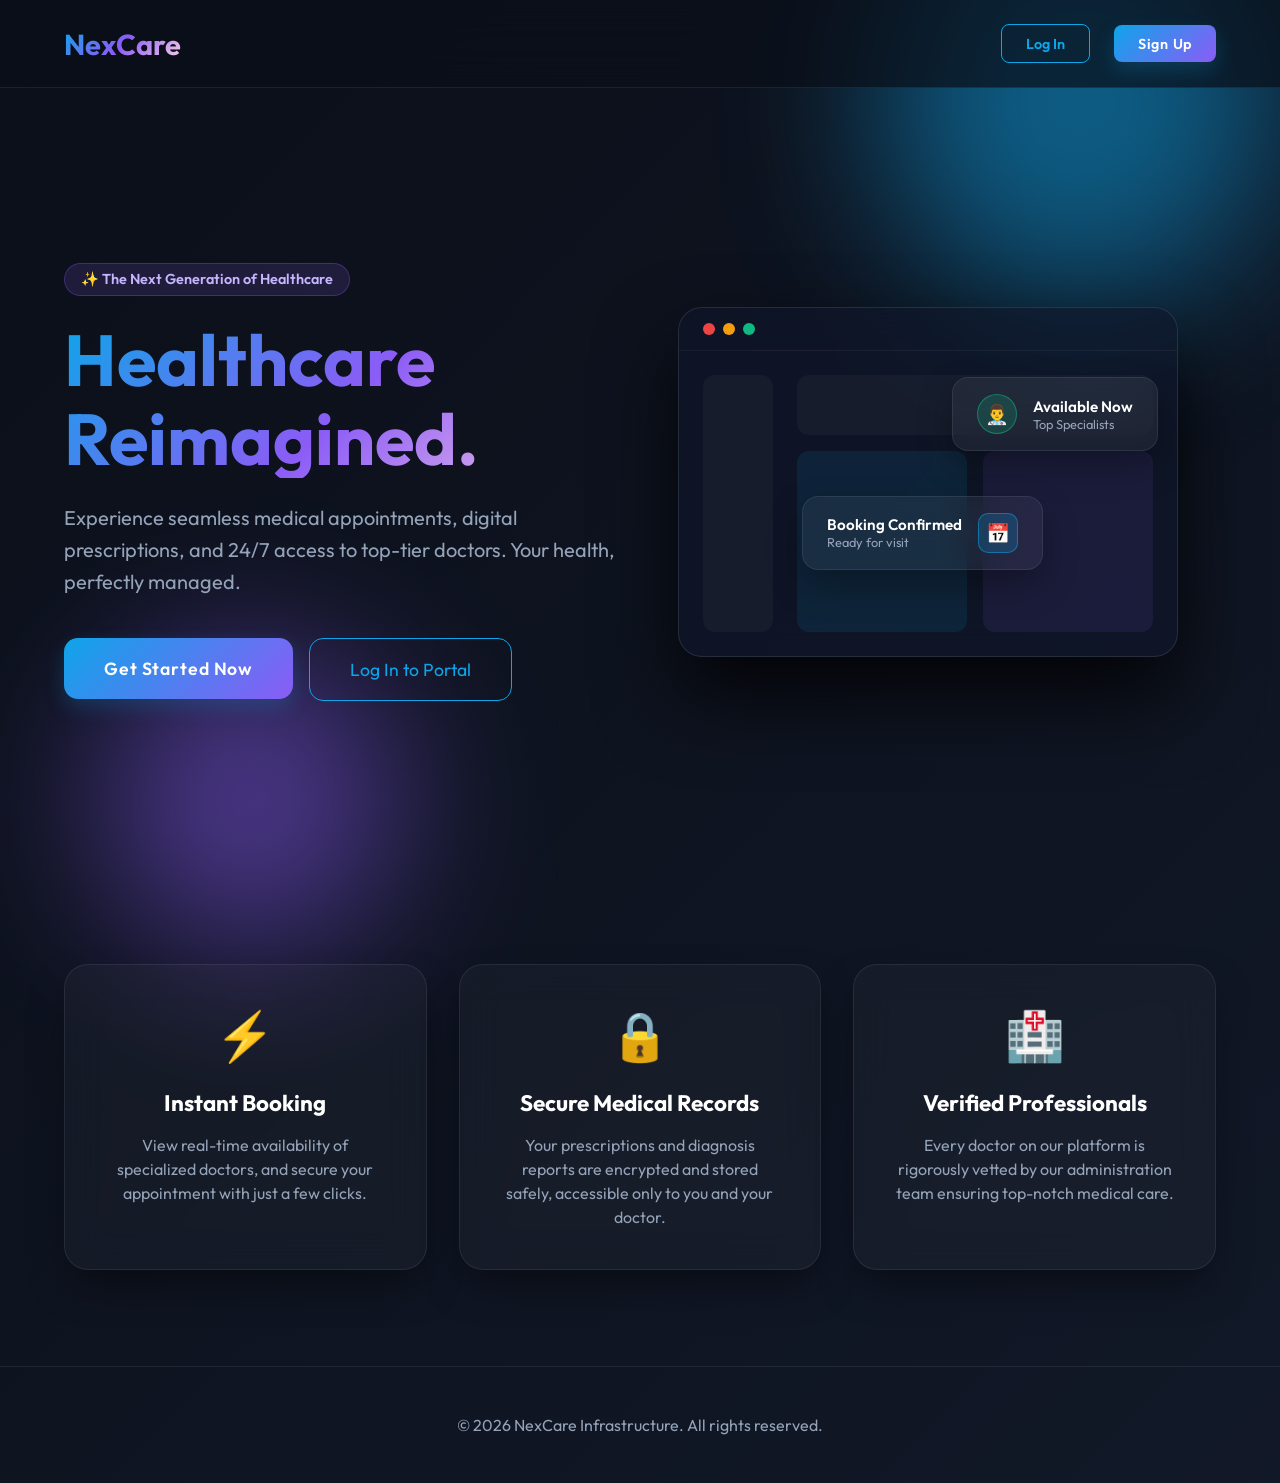
==== healthcare-frontend/index.html @ 75c50b49 "Updated landing page" ====
<!DOCTYPE html>
<html lang="en">

<head>
    <meta charset="UTF-8">
    <meta name="viewport" content="width=device-width, initial-scale=1.0">
    <title>NexCare - Future of Healthcare</title>
    <link rel="stylesheet" href="css/styles.css">
    <style>
        /* Specific Landing Page Styles */
        body {
            overflow-x: hidden;
        }

        .navbar {
            display: flex;
            justify-content: space-between;
            align-items: center;
            padding: 1.5rem 4rem;
            position: fixed;
            top: 0;
            width: 100%;
            z-index: 100;
            background: rgba(11, 15, 25, 0.7);
            backdrop-filter: blur(20px);
            border-bottom: 1px solid var(--glass-border);
        }

        .navbar .brand {
            margin: 0;
            font-size: 1.8rem;
        }

        .nav-links {
            display: flex;
            gap: 1.5rem;
            align-items: center;
        }

        .hero-section {
            min-height: 100vh;
            display: flex;
            align-items: center;
            justify-content: space-between;
            padding: 8rem 4rem 4rem 4rem;
            position: relative;
        }

        .hero-content {
            flex: 1;
            max-width: 600px;
            z-index: 2;
            animation: slideInRight 1s cubic-bezier(0.16, 1, 0.3, 1) forwards;
        }

        .hero-content h1 {
            font-size: 4.5rem;
            font-weight: 700;
            line-height: 1.1;
            margin-bottom: 1.5rem;
            background: linear-gradient(135deg, #0ea5e9, #8b5cf6, #fbcfe8);
            -webkit-background-clip: text;
            -webkit-text-fill-color: transparent;
        }

        .hero-content p {
            font-size: 1.25rem;
            color: var(--text-muted);
            margin-bottom: 2.5rem;
            line-height: 1.6;
        }

        .hero-buttons {
            display: flex;
            gap: 1rem;
        }

        .hero-graphic {
            flex: 1;
            position: relative;
            display: flex;
            justify-content: center;
            align-items: center;
            z-index: 1;
        }

        /* Abstract glowing spheres for visual wow factor */
        .glow-sphere {
            position: absolute;
            border-radius: 50%;
            filter: blur(80px);
            opacity: 0.5;
            animation: float 8s ease-in-out infinite;
        }

        .sphere-1 {
            width: 400px;
            height: 400px;
            background: var(--primary-color);
            top: -100px;
            right: 0;
            animation-delay: 0s;
        }

        .sphere-2 {
            width: 300px;
            height: 300px;
            background: var(--accent-color);
            bottom: -50px;
            left: 100px;
            animation-delay: 2s;
        }

        .features-grid {
            display: grid;
            grid-template-columns: repeat(auto-fit, minmax(280px, 1fr));
            gap: 2rem;
            padding: 4rem;
            position: relative;
            z-index: 2;
        }

        .feature-card {
            padding: 2.5rem;
            text-align: center;
            transition: all 0.4s ease;
        }

        .feature-card:hover {
            transform: translateY(-10px);
            box-shadow: 0 25px 50px rgba(14, 165, 233, 0.2);
            border-color: rgba(14, 165, 233, 0.4);
        }

        .feature-icon {
            font-size: 3rem;
            margin-bottom: 1.5rem;
        }

        .feature-card h3 {
            font-size: 1.4rem;
            margin-bottom: 1rem;
            color: #fff;
        }

        .feature-card p {
            color: var(--text-muted);
            line-height: 1.5;
        }

        /* Ambient floating elements */
        .floating-card {
            position: absolute;
            background: rgba(255, 255, 255, 0.05);
            backdrop-filter: blur(15px);
            border: 1px solid var(--glass-border);
            padding: 1rem 1.5rem;
            border-radius: 16px;
            display: flex;
            align-items: center;
            gap: 1rem;
            box-shadow: 0 15px 35px rgba(0, 0, 0, 0.3);
            animation: float 6s ease-in-out infinite;
            z-index: 10;
        }

        .fc-1 {
            top: 20%;
            right: 10%;
            animation-delay: 0s;
        }

        .fc-2 {
            bottom: 25%;
            right: 30%;
            animation-delay: 1.5s;
            flex-direction: row-reverse;
        }

        .fc-3 {
            top: 40%;
            right: -5%;
            animation-delay: 3s;
        }

        @media (max-width: 968px) {
            .hero-section {
                flex-direction: column;
                text-align: center;
                padding: 8rem 2rem 4rem 2rem;
            }

            .hero-content h1 {
                font-size: 3.5rem;
            }

            .hero-buttons {
                justify-content: center;
            }

            .navbar {
                padding: 1.5rem 2rem;
            }

            .hero-graphic {
                display: none;
            }
        }
    </style>
</head>

<body>

    <!-- Navbar -->
    <nav class="navbar">
        <div class="brand">NexCare</div>
        <div class="nav-links">
            <a href="pages/login.html" class="btn-outline btn-small"
                style="padding: 0.6rem 1.5rem; text-decoration: none;">Log In</a>
            <a href="pages/register.html" class="btn-primary btn-small"
                style="padding: 0.6rem 1.5rem; text-decoration: none; margin-top: 0; width: auto;">Sign Up</a>
        </div>
    </nav>

    <!-- Hero Section -->
    <section class="hero-section">

        <div class="glow-sphere sphere-1"></div>
        <div class="glow-sphere sphere-2"></div>

        <div class="hero-content">
            <div
                style="display: inline-block; padding: 0.4rem 1rem; background: rgba(139, 92, 246, 0.15); border: 1px solid rgba(139, 92, 246, 0.3); border-radius: 20px; color: #c4b5fd; font-weight: 600; font-size: 0.9rem; margin-bottom: 1.5rem;">
                ✨ The Next Generation of Healthcare
            </div>
            <h1>Healthcare<br>Reimagined.</h1>
            <p>Experience seamless medical appointments, digital prescriptions, and 24/7 access to top-tier doctors.
                Your health, perfectly managed.</p>
            <div class="hero-buttons">
                <a href="pages/register.html" style="text-decoration:none;"><button class="btn-primary"
                        style="margin-top: 0; padding: 1.2rem 2.5rem; font-size: 1.1rem;">Get Started Now</button></a>
                <a href="pages/login.html" style="text-decoration:none;"><button class="btn-outline"
                        style="margin-top: 0; padding: 1.2rem 2.5rem; font-size: 1.1rem; border-radius: 14px;">Log In to
                        Portal</button></a>
            </div>
        </div>

        <div class="hero-graphic">
            <!-- Simulated Dashboard UI Graphic -->
            <div class="glass-container"
                style="width: 100%; max-width: 500px; height: 350px; position: relative; z-index: 5; background: rgba(15, 23, 42, 0.6); border: 1px solid rgba(255,255,255,0.1); display: flex; flex-direction: column; overflow: hidden; box-shadow: 0 40px 80px rgba(0,0,0,0.8);">
                <!-- Header -->
                <div
                    style="height: 50px; border-bottom: 1px solid rgba(255,255,255,0.05); display: flex; justify-content: flex-start; align-items: center; padding: 0 1.5rem;">
                    <div style="display: flex; gap: 8px;">
                        <div style="width: 12px; height: 12px; border-radius: 50%; background: #ef4444;"></div>
                        <div style="width: 12px; height: 12px; border-radius: 50%; background: #f59e0b;"></div>
                        <div style="width: 12px; height: 12px; border-radius: 50%; background: #10b981;"></div>
                    </div>
                </div>
                <!-- Body -->
                <div style="padding: 1.5rem; display: flex; gap: 1.5rem; height: 100%;">
                    <!-- Sidebar mock -->
                    <div style="width: 70px; background: rgba(255,255,255,0.03); border-radius: 12px; height: 100%;">
                    </div>
                    <!-- Content mock -->
                    <div style="flex: 1; display: flex; flex-direction: column; gap: 1rem;">
                        <div style="height: 60px; background: rgba(255,255,255,0.03); border-radius: 12px;"></div>
                        <div style="display: flex; gap: 1rem; flex: 1;">
                            <div style="flex: 1; background: rgba(14, 165, 233, 0.1); border-radius: 12px;"></div>
                            <div style="flex: 1; background: rgba(139, 92, 246, 0.1); border-radius: 12px;"></div>
                        </div>
                    </div>
                </div>
            </div>

            <!-- Floating UI Elements -->
            <div class="floating-card fc-1">
                <div
                    style="width: 40px; height: 40px; border-radius: 50%; background: rgba(16, 185, 129, 0.2); border: 1px solid rgba(16, 185, 129, 0.5); display: flex; align-items: center; justify-content: center; font-size: 1.2rem;">
                    👨‍⚕️</div>
                <div>
                    <div style="font-weight: 600; font-size: 0.95rem; color: #fff;">Available Now</div>
                    <div style="color: var(--text-muted); font-size: 0.8rem;">Top Specialists</div>
                </div>
            </div>

            <div class="floating-card fc-2">
                <div
                    style="width: 40px; height: 40px; border-radius: 10px; background: rgba(14, 165, 233, 0.2); border: 1px solid rgba(14, 165, 233, 0.5); display: flex; align-items: center; justify-content: center; font-size: 1.2rem;">
                    📅</div>
                <div>
                    <div style="font-weight: 600; font-size: 0.95rem; color: #fff;">Booking Confirmed</div>
                    <div style="color: var(--text-muted); font-size: 0.8rem;">Ready for visit</div>
                </div>
            </div>

        </div>
    </section>

    <!-- Features Section -->
    <section class="features-grid">
        <div class="feature-card glass-container">
            <div class="feature-icon">⚡</div>
            <h3>Instant Booking</h3>
            <p>View real-time availability of specialized doctors, and secure your appointment with just a few clicks.
            </p>
        </div>
        <div class="feature-card glass-container">
            <div class="feature-icon">🔒</div>
            <h3>Secure Medical Records</h3>
            <p>Your prescriptions and diagnosis reports are encrypted and stored safely, accessible only to you and your
                doctor.</p>
        </div>
        <div class="feature-card glass-container">
            <div class="feature-icon">🏥</div>
            <h3>Verified Professionals</h3>
            <p>Every doctor on our platform is rigorously vetted by our administration team ensuring top-notch medical
                care.</p>
        </div>
    </section>

    <!-- Footer -->
    <footer
        style="text-align: center; padding: 3rem; color: var(--text-muted); border-top: 1px solid var(--glass-border); margin-top: 2rem; position: relative; z-index: 2;">
        <p>© 2026 NexCare Infrastructure. All rights reserved.</p>
    </footer>

</body>

</html>
---- healthcare-frontend/css/styles.css ----
@import url('https://fonts.googleapis.com/css2?family=Outfit:wght@300;400;500;600;700&display=swap');

:root {
  --bg-gradient: linear-gradient(135deg, #0b0f19 0%, #111827 100%);
  --glass-bg: rgba(255, 255, 255, 0.03);
  --glass-border: rgba(255, 255, 255, 0.08);
  --glass-blur: blur(20px);
  --primary-color: #0ea5e9;
  --primary-hover: #0284c7;
  --accent-color: #8b5cf6;
  --text-main: #f8fafc;
  --text-muted: #94a3b8;
  --card-shadow: 0 20px 40px -10px rgba(0, 0, 0, 0.5);
  --input-bg: rgba(0, 0, 0, 0.25);
  --danger-color: #ef4444;
  --success-color: #10b981;
}

* {
  margin: 0;
  padding: 0;
  box-sizing: border-box;
  font-family: 'Outfit', sans-serif;
}

body {
  background: var(--bg-gradient);
  color: var(--text-main);
  min-height: 100vh;
  display: flex;
  flex-direction: column;
  overflow-x: hidden;
}

/* Animations */
@keyframes fadeIn {
  from { opacity: 0; transform: translateY(20px); }
  to { opacity: 1; transform: translateY(0); }
}

@keyframes slideInRight {
  from { opacity: 0; transform: translateX(30px); }
  to { opacity: 1; transform: translateX(0); }
}

@keyframes float {
  0% { transform: translateY(0px); }
  50% { transform: translateY(-15px); }
  100% { transform: translateY(0px); }
}

/* Glassmorphism Classes */
.glass-container {
  background: var(--glass-bg);
  backdrop-filter: var(--glass-blur);
  -webkit-backdrop-filter: var(--glass-blur);
  border: 1px solid var(--glass-border);
  border-radius: 24px;
  box-shadow: var(--card-shadow);
  animation: fadeIn 0.8s cubic-bezier(0.16, 1, 0.3, 1) forwards;
}

/* Auth Pages Split Layout */
.auth-wrapper {
  display: flex;
  min-height: 100vh;
  width: 100%;
}

.auth-graphic {
  flex: 1.2;
  position: relative;
  display: flex;
  align-items: center;
  justify-content: center;
  overflow: hidden;
  background-color: #030712;
}

.auth-graphic-img {
  position: absolute;
  top: 0;
  left: 0;
  width: 100%;
  height: 100%;
  object-fit: cover;
  opacity: 0.85;
}

.auth-graphic-overlay {
  position: absolute;
  top: 0;
  left: 0;
  width: 100%;
  height: 100%;
  background: linear-gradient(135deg, rgba(3, 7, 18, 0.4) 0%, rgba(14, 165, 233, 0.2) 100%);
  z-index: 1;
}

.auth-headline {
  position: relative;
  z-index: 2;
  text-align: center;
  padding: 3rem;
  background: rgba(3, 7, 18, 0.4);
  backdrop-filter: blur(10px);
  -webkit-backdrop-filter: blur(10px);
  border-radius: 30px;
  border: 1px solid rgba(255, 255, 255, 0.1);
  box-shadow: 0 15px 35px rgba(0,0,0,0.5);
  animation: float 6s ease-in-out infinite;
}

.auth-headline h1 {
  font-size: 3.5rem;
  font-weight: 700;
  background: linear-gradient(135deg, #0ea5e9, #8b5cf6, #fbcfe8);
  background-clip: text;
  -webkit-background-clip: text;
  -webkit-text-fill-color: transparent;
  line-height: 1.2;
  margin-bottom: 1rem;
}

.auth-headline p {
  color: var(--text-main);
  font-size: 1.2rem;
  font-weight: 300;
}

.auth-form-container {
  flex: 1;
  display: flex;
  flex-direction: column;
  justify-content: center;
  align-items: center;
  padding: 3rem;
  background: rgba(3, 7, 18, 0.6);
  backdrop-filter: blur(25px);
  position: relative;
}

/* Subtle glow behind the form */
.auth-form-container::before {
  content: '';
  position: absolute;
  width: 400px;
  height: 400px;
  background: var(--accent-color);
  border-radius: 50%;
  filter: blur(120px);
  opacity: 0.15;
  top: 50%;
  left: 50%;
  transform: translate(-50%, -50%);
  pointer-events: none;
}

.auth-card {
  width: 100%;
  max-width: 440px;
  padding: 3.5rem 3rem;
  display: flex;
  flex-direction: column;
  gap: 1.5rem;
  position: relative;
  z-index: 1;
  opacity: 0;
  animation: slideInRight 0.8s cubic-bezier(0.16, 1, 0.3, 1) 0.2s forwards;
}

.auth-card h2 {
  font-size: 2.2rem;
  font-weight: 600;
  margin-bottom: 0.2rem;
  color: #fff;
}

.subtitle {
  color: var(--text-muted);
  margin-bottom: 1.5rem;
  font-size: 1rem;
  line-height: 1.5;
}

/* Form Elements */
.input-group {
  display: flex;
  flex-direction: column;
  gap: 0.6rem;
  width: 100%;
}

.input-group label {
  font-size: 0.9rem;
  font-weight: 500;
  color: #cbd5e1;
  letter-spacing: 0.02em;
}

.input-group input,
.input-group select {
  width: 100%;
  padding: 1.1rem 1.2rem;
  border-radius: 14px;
  background: var(--input-bg);
  border: 1px solid var(--glass-border);
  color: var(--text-main);
  font-size: 1.05rem;
  transition: all 0.3s ease;
  outline: none;
  font-weight: 400;
}

.input-group input::placeholder {
  color: rgba(148, 163, 184, 0.5);
}

.input-group input:focus,
.input-group select:focus {
  border-color: rgba(14, 165, 233, 0.5);
  background: rgba(0, 0, 0, 0.4);
  box-shadow: 0 0 0 4px rgba(14, 165, 233, 0.15);
  transform: translateY(-2px);
}

.input-group input[type="date"],
.input-group input[type="time"] {
  color-scheme: dark;
}

.input-group input[type="date"]::-webkit-calendar-picker-indicator,
.input-group input[type="time"]::-webkit-calendar-picker-indicator {
  cursor: pointer;
  filter: invert(1);
  opacity: 0.6;
  transition: opacity 0.3s;
}

.input-group input[type="date"]::-webkit-calendar-picker-indicator:hover,
.input-group input[type="time"]::-webkit-calendar-picker-indicator:hover {
  opacity: 1;
}

.input-group select option {
  background: #0f172a;
  color: white;
}

.btn-primary {
  background: linear-gradient(135deg, var(--primary-color), var(--accent-color));
  color: white;
  border: none;
  padding: 1.1rem;
  border-radius: 14px;
  font-size: 1.15rem;
  font-weight: 600;
  cursor: pointer;
  transition: all 0.3s cubic-bezier(0.175, 0.885, 0.32, 1.275);
  width: 100%;
  margin-top: 1.5rem;
  letter-spacing: 0.05em;
  box-shadow: 0 8px 20px rgba(14, 165, 233, 0.2);
}

.btn-primary:hover {
  transform: translateY(-3px);
  box-shadow: 0 12px 25px rgba(14, 165, 233, 0.35);
}

.btn-primary:active {
  transform: translateY(1px);
}

/* Link Styles */
a {
  color: var(--primary-color);
  text-decoration: none;
  font-weight: 600;
  transition: all 0.3s ease;
}

a:hover {
  color: #38bdf8;
  text-shadow: 0 0 8px rgba(56, 189, 248, 0.4);
}

.text-center {
  text-align: center;
}

/* Status Messages */
.status-msg {
  font-size: 0.95rem;
  padding: 0.8rem;
  border-radius: 8px;
  opacity: 0;
  transition: opacity 0.3s ease;
  display: flex;
  align-items: center;
  justify-content: center;
  gap: 0.5rem;
  font-weight: 500;
}

.status-msg.show {
  opacity: 1;
}

.error-msg {
  background: rgba(239, 68, 68, 0.1);
  color: var(--danger-color);
  border: 1px solid rgba(239, 68, 68, 0.2);
}

.success-msg {
  background: rgba(16, 185, 129, 0.1);
  color: var(--success-color);
  border: 1px solid rgba(16, 185, 129, 0.2);
}

/* Responsive adjustments */
@media (max-width: 900px) {
  .auth-wrapper {
    flex-direction: column !important; /* Stack vertically for both login/register */
  }
  
  .auth-graphic {
    flex: none;
    height: 35vh;
  }
  
  .auth-headline h1 {
    font-size: 2.5rem;
  }
  
  .auth-headline p {
    font-size: 1rem;
  }
  
  .auth-form-container {
    padding: 1.5rem;
  }
  
  .auth-card {
    padding: 2.5rem 1.5rem;
  }
}

/* Dashboard Layout */
.dashboard-wrapper {
  display: flex;
  min-height: 100vh;
  width: 100%;
}

.sidebar {
  width: 280px;
  background: rgba(3, 7, 18, 0.7);
  backdrop-filter: blur(25px);
  -webkit-backdrop-filter: blur(25px);
  border-right: 1px solid var(--glass-border);
  padding: 2rem 1.5rem;
  display: flex;
  flex-direction: column;
  gap: 2rem;
  z-index: 10;
}

.brand {
  font-size: 1.8rem;
  font-weight: 700;
  background: linear-gradient(135deg, #0ea5e9, #8b5cf6, #fbcfe8);
  background-clip: text;
  -webkit-background-clip: text;
  -webkit-text-fill-color: transparent;
  margin-bottom: 2rem;
  text-align: center;
}

.nav-menu {
  display: flex;
  flex-direction: column;
  gap: 0.5rem;
  flex: 1;
}

.nav-item {
  padding: 1rem 1.2rem;
  border-radius: 12px;
  color: var(--text-muted);
  cursor: pointer;
  transition: all 0.3s ease;
  font-size: 1.05rem;
  font-weight: 500;
  display: flex;
  align-items: center;
  gap: 1rem;
}

.nav-item:hover {
  background: rgba(255, 255, 255, 0.05);
  color: var(--text-main);
}

.nav-item.active {
  background: linear-gradient(135deg, rgba(14, 165, 233, 0.2), rgba(139, 92, 246, 0.2));
  color: var(--primary-color);
  border: 1px solid rgba(14, 165, 233, 0.3);
}

.main-content {
  flex: 1;
  padding: 2.5rem 3rem;
  overflow-y: auto;
  position: relative;
}

.main-content::before {
  content: '';
  position: fixed;
  width: 600px;
  height: 600px;
  background: var(--primary-color);
  border-radius: 50%;
  filter: blur(150px);
  opacity: 0.08;
  top: -100px;
  right: -100px;
  pointer-events: none;
  z-index: 0;
}

.dashboard-header {
  display: flex;
  justify-content: space-between;
  align-items: center;
  margin-bottom: 2.5rem;
  position: relative;
  z-index: 1;
}

.dashboard-header h1 {
  font-size: 2.2rem;
  font-weight: 600;
}

.user-profile-badge {
  display: flex;
  align-items: center;
  gap: 1rem;
  background: var(--glass-bg);
  padding: 0.6rem 1.2rem;
  border-radius: 20px;
  border: 1px solid var(--glass-border);
}

/* Base Dashboard Grid */
.dashboard-grid {
  display: grid;
  grid-template-columns: repeat(auto-fit, minmax(240px, 1fr));
  gap: 1.5rem;
  margin-bottom: 2.5rem;
  position: relative;
  z-index: 1;
}

.metric-card {
  padding: 1.8rem;
  display: flex;
  flex-direction: column;
  gap: 0.8rem;
  transition: transform 0.3s ease, box-shadow 0.3s ease;
}

.metric-card:hover {
  transform: translateY(-5px);
  box-shadow: 0 15px 30px rgba(0, 0, 0, 0.4);
}

.metric-card h3 {
  color: var(--text-muted);
  font-size: 1rem;
  font-weight: 500;
}

.metric-card .value {
  font-size: 2.5rem;
  font-weight: 700;
  color: var(--text-main);
}

/* Sections */
.dashboard-section {
  display: none;
  animation: fadeIn 0.4s ease forwards;
  position: relative;
  z-index: 1;
}

.dashboard-section.active {
  display: block;
}

.section-title {
  font-size: 1.5rem;
  margin-bottom: 1.5rem;
  color: var(--primary-color);
  border-bottom: 1px solid var(--glass-border);
  padding-bottom: 0.5rem;
}

/* Tables / Lists */
table {
  width: 100%;
  border-collapse: collapse;
}

th, td {
  padding: 1.2rem;
  text-align: left;
  border-bottom: 1px solid var(--glass-border);
}

th {
  color: var(--text-muted);
  font-weight: 500;
  font-size: 0.95rem;
  text-transform: uppercase;
  letter-spacing: 0.05em;
}

tr:hover {
  background: rgba(255, 255, 255, 0.02);
}

.btn-small {
  padding: 0.5rem 1rem;
  font-size: 0.9rem;
  border-radius: 8px;
  font-weight: 600;
  cursor: pointer;
  border: none;
  transition: all 0.2s ease;
}

.btn-success { background: rgba(16, 185, 129, 0.2); color: #10b981; border: 1px solid rgba(16, 185, 129, 0.3); }
.btn-success:hover { background: rgba(16, 185, 129, 0.4); }

.btn-danger { background: rgba(239, 68, 68, 0.2); color: #ef4444; border: 1px solid rgba(239, 68, 68, 0.3); }
.btn-danger:hover { background: rgba(239, 68, 68, 0.4); }

.btn-outline { background: transparent; color: var(--primary-color); border: 1px solid var(--primary-color); }
.btn-outline:hover { background: rgba(14, 165, 233, 0.1); }
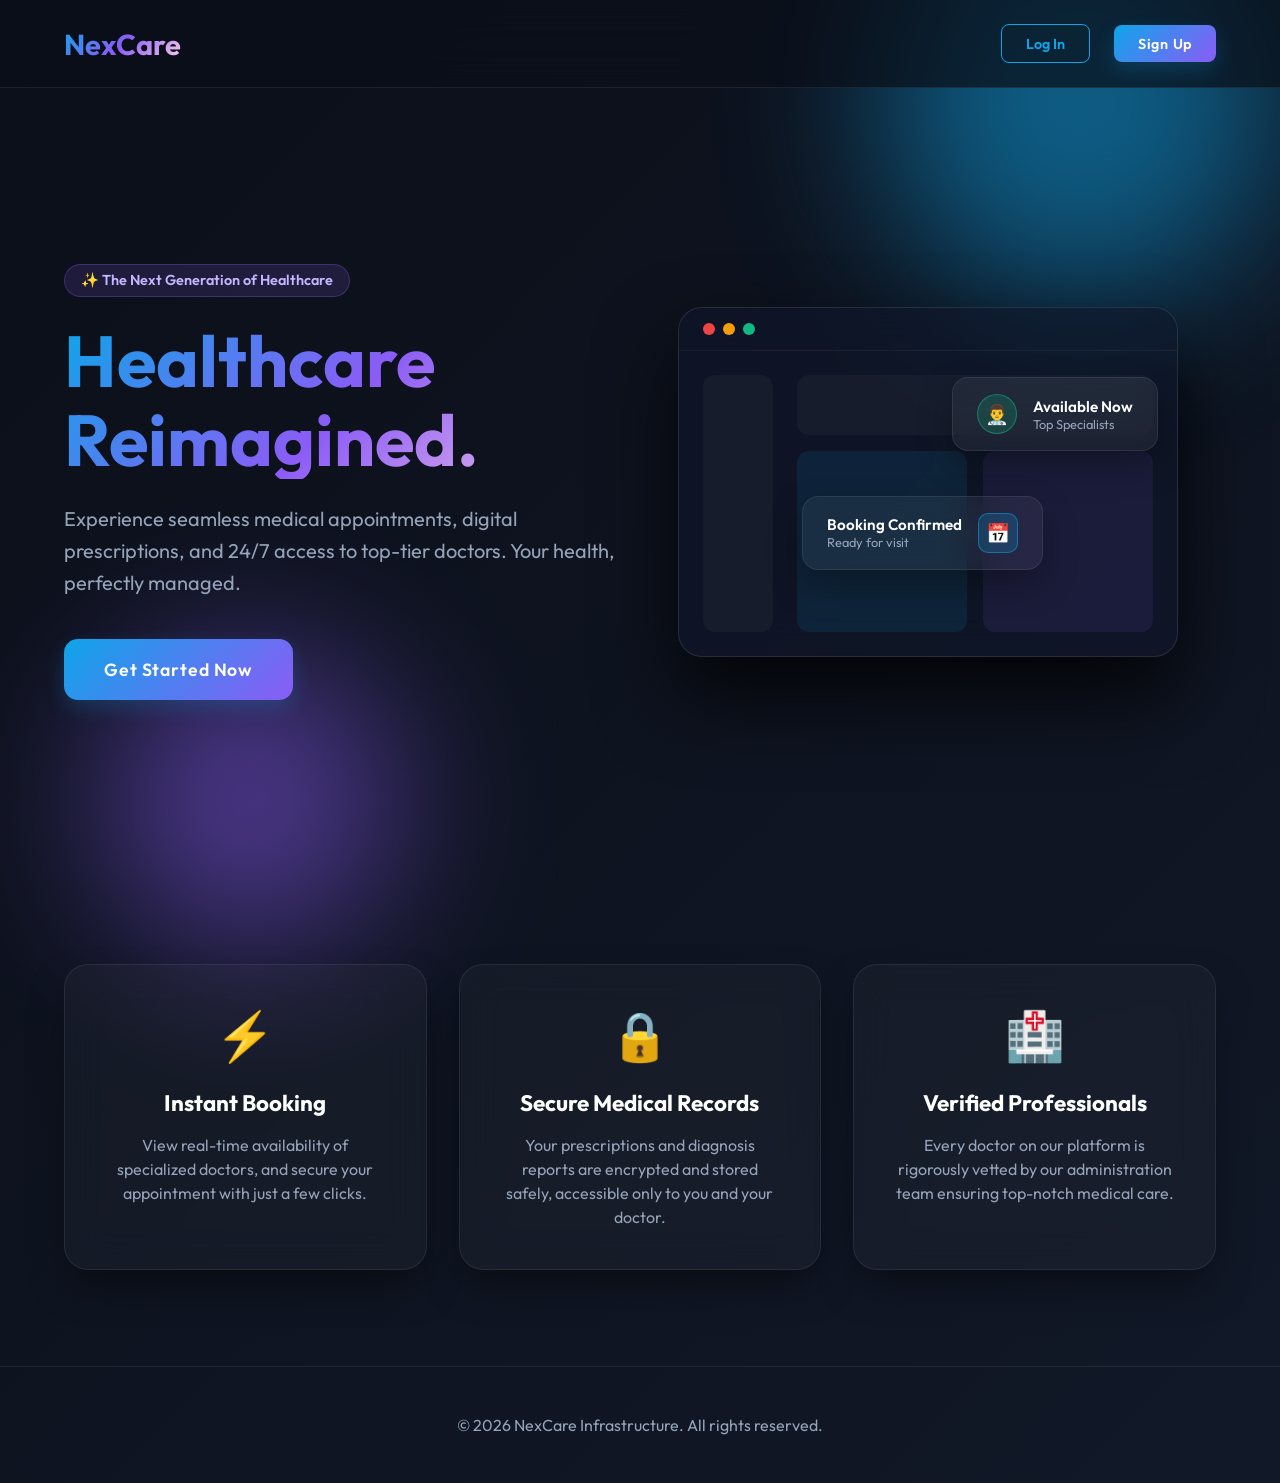
==== commit b2a873cb: "Add full Doctor Review system and patient search filters" ====
--- a/healthcare-frontend/index.html
+++ b/healthcare-frontend/index.html
@@ -239,9 +239,9 @@
             <div class="hero-buttons">
                 <a href="pages/register.html" style="text-decoration:none;"><button class="btn-primary"
                         style="margin-top: 0; padding: 1.2rem 2.5rem; font-size: 1.1rem;">Get Started Now</button></a>
-                <a href="pages/login.html" style="text-decoration:none;"><button class="btn-outline"
+                <!-- <a href="pages/login.html" style="text-decoration:none;"><button class="btn-outline"
                         style="margin-top: 0; padding: 1.2rem 2.5rem; font-size: 1.1rem; border-radius: 14px;">Log In to
-                        Portal</button></a>
+                        Portal</button></a> -->
             </div>
         </div>
 
--- a/healthcare-frontend/css/styles.css
+++ b/healthcare-frontend/css/styles.css
@@ -553,3 +553,32 @@
 .btn-outline { background: transparent; color: var(--primary-color); border: 1px solid var(--primary-color); }
 .btn-outline:hover { background: rgba(14, 165, 233, 0.1); }
 
+/* Skeleton Loaders */
+.skeleton {
+  background: linear-gradient(90deg, rgba(255, 255, 255, 0.05) 25%, rgba(255, 255, 255, 0.12) 50%, rgba(255, 255, 255, 0.05) 75%);
+  background-size: 200% 100%;
+  animation: shimmer 1.5s infinite linear;
+  border-radius: 6px;
+}
+
+@keyframes shimmer {
+  0% { background-position: 200% 0; }
+  100% { background-position: -200% 0; }
+}
+
+.skeleton-text {
+  height: 1.2rem;
+  margin-bottom: 0.5rem;
+  width: 100%;
+}
+
+.skeleton-title {
+  height: 1.8rem;
+  margin-bottom: 1rem;
+  width: 60%;
+}
+
+.skeleton-card {
+  height: 250px;
+  width: 100%;
+}
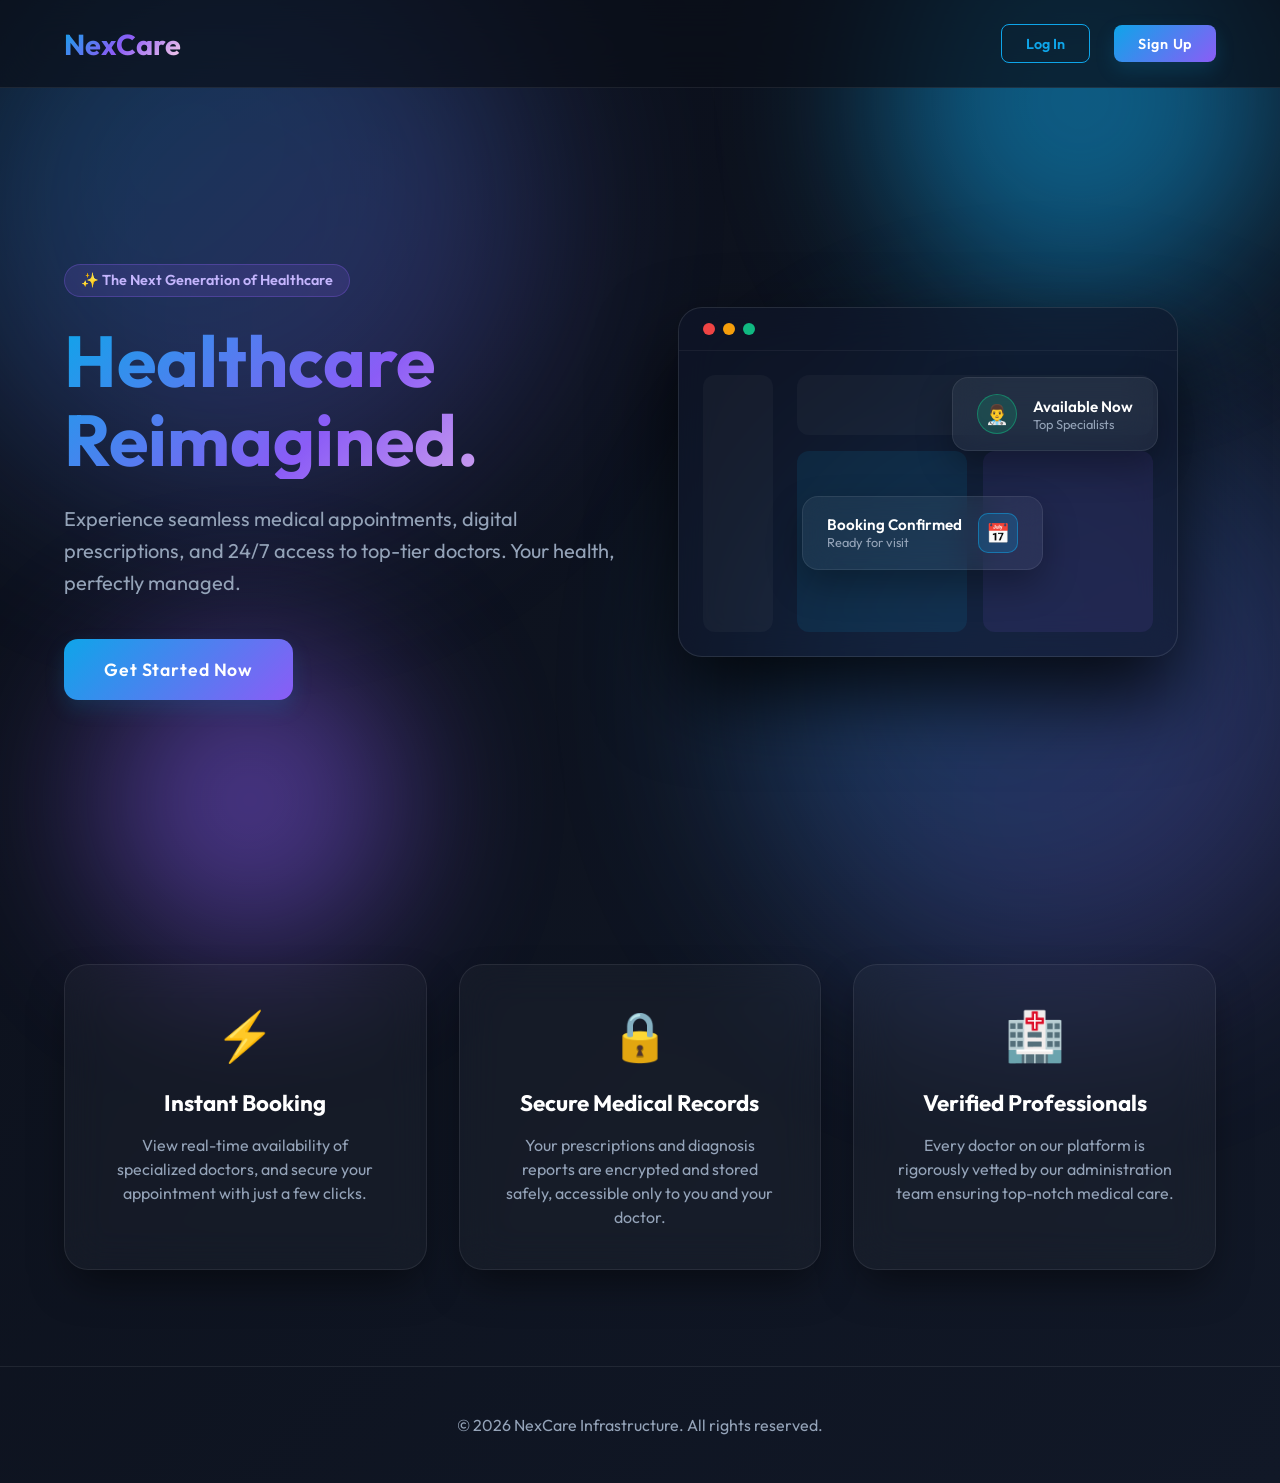
==== commit a9a331b9: "Enhance UI with 3D tilt, global animated glass blobs, shimmer effects, and premium design tokens" ====
--- a/healthcare-frontend/index.html
+++ b/healthcare-frontend/index.html
@@ -5,7 +5,7 @@
     <meta charset="UTF-8">
     <meta name="viewport" content="width=device-width, initial-scale=1.0">
     <title>NexCare - Future of Healthcare</title>
-    <link rel="stylesheet" href="css/styles.css">
+    <link rel="stylesheet" href="css/styles.css?v=2">
     <style>
         /* Specific Landing Page Styles */
         body {
@@ -210,6 +210,8 @@
 </head>
 
 <body>
+    <div class="bg-blob" style="top: -10%; left: -5%;"></div>
+    <div class="bg-blob" style="bottom: -10%; right: -5%; animation-delay: -5s;"></div>
 
     <!-- Navbar -->
     <nav class="navbar">
--- a/healthcare-frontend/css/styles.css
+++ b/healthcare-frontend/css/styles.css
@@ -7,13 +7,18 @@
   --glass-blur: blur(20px);
   --primary-color: #0ea5e9;
   --primary-hover: #0284c7;
+  --primary-glow: rgba(14, 165, 233, 0.15);
   --accent-color: #8b5cf6;
+  --accent-glow: rgba(139, 92, 246, 0.15);
   --text-main: #f8fafc;
   --text-muted: #94a3b8;
   --card-shadow: 0 20px 40px -10px rgba(0, 0, 0, 0.5);
   --input-bg: rgba(0, 0, 0, 0.25);
   --danger-color: #ef4444;
   --success-color: #10b981;
+  --transition-smooth: all 0.4s cubic-bezier(0.16, 1, 0.3, 1);
+  --radius-xl: 24px;
+  --radius-lg: 16px;
 }
 
 * {
@@ -34,19 +39,65 @@
 
 /* Animations */
 @keyframes fadeIn {
-  from { opacity: 0; transform: translateY(20px); }
-  to { opacity: 1; transform: translateY(0); }
+  from {
+    opacity: 0;
+    transform: translateY(20px);
+  }
+
+  to {
+    opacity: 1;
+    transform: translateY(0);
+  }
 }
 
 @keyframes slideInRight {
-  from { opacity: 0; transform: translateX(30px); }
-  to { opacity: 1; transform: translateX(0); }
+  from {
+    opacity: 0;
+    transform: translateX(30px);
+  }
+
+  to {
+    opacity: 1;
+    transform: translateX(0);
+  }
 }
 
 @keyframes float {
-  0% { transform: translateY(0px); }
-  50% { transform: translateY(-15px); }
-  100% { transform: translateY(0px); }
+  0% {
+    transform: translateY(0px);
+  }
+
+  50% {
+    transform: translateY(-15px);
+  }
+
+  100% {
+    transform: translateY(0px);
+  }
+}
+
+/* Floating 3D Background Blobs */
+.bg-blob {
+  position: fixed;
+  width: 600px;
+  height: 600px;
+  background: linear-gradient(135deg, var(--primary-color) 0%, var(--accent-color) 100%);
+  filter: blur(100px);
+  opacity: 0.3;
+  border-radius: 50%;
+  z-index: -1;
+  pointer-events: none;
+  animation: float-around 25s infinite alternate ease-in-out;
+}
+
+@keyframes float-around {
+  0% {
+    transform: translate(-10%, -10%) rotate(0deg);
+  }
+
+  100% {
+    transform: translate(10%, 10%) rotate(360deg);
+  }
 }
 
 /* Glassmorphism Classes */
@@ -55,9 +106,68 @@
   backdrop-filter: var(--glass-blur);
   -webkit-backdrop-filter: var(--glass-blur);
   border: 1px solid var(--glass-border);
-  border-radius: 24px;
+  border-radius: var(--radius-xl);
   box-shadow: var(--card-shadow);
   animation: fadeIn 0.8s cubic-bezier(0.16, 1, 0.3, 1) forwards;
+  transition: var(--transition-smooth);
+}
+
+.glass-container:hover {
+  border-color: rgba(255, 255, 255, 0.15);
+  transform: translateY(-2px);
+}
+
+/* Shimmer Animation */
+.shimmer {
+  position: relative;
+  overflow: hidden;
+}
+
+.shimmer::after {
+  content: '';
+  position: absolute;
+  top: -150%;
+  left: -150%;
+  width: 300%;
+  height: 300%;
+  background: linear-gradient(
+    45deg,
+    transparent 45%,
+    rgba(255, 255, 255, 0.1) 50%,
+    transparent 55%
+  );
+  animation: shimmer 6s infinite linear;
+  pointer-events: none;
+}
+
+@keyframes shimmer {
+  0% { transform: translate(0, 0); }
+  100% { transform: translate(50%, 50%); }
+}
+
+/* Icon Inputs */
+.input-with-icon {
+  position: relative;
+  width: 100%;
+}
+
+.input-with-icon i {
+  position: absolute;
+  left: 1.2rem;
+  top: 50%;
+  transform: translateY(-50%);
+  color: var(--text-muted);
+  font-size: 1.2rem;
+  transition: var(--transition-smooth);
+}
+
+.input-with-icon input {
+  padding-left: 3.5rem !important;
+}
+
+.input-with-icon input:focus + i {
+  color: var(--primary-color);
+  transform: translateY(-50%) scale(1.1);
 }
 
 /* Auth Pages Split Layout */
@@ -107,7 +217,7 @@
   -webkit-backdrop-filter: blur(10px);
   border-radius: 30px;
   border: 1px solid rgba(255, 255, 255, 0.1);
-  box-shadow: 0 15px 35px rgba(0,0,0,0.5);
+  box-shadow: 0 15px 35px rgba(0, 0, 0, 0.5);
   animation: float 6s ease-in-out infinite;
 }
 
@@ -218,9 +328,9 @@
 
 .input-group input:focus,
 .input-group select:focus {
-  border-color: rgba(14, 165, 233, 0.5);
+  border-color: rgba(14, 165, 233, 0.6);
   background: rgba(0, 0, 0, 0.4);
-  box-shadow: 0 0 0 4px rgba(14, 165, 233, 0.15);
+  box-shadow: 0 0 0 4px var(--primary-glow);
   transform: translateY(-2px);
 }
 
@@ -256,20 +366,21 @@
   font-size: 1.15rem;
   font-weight: 600;
   cursor: pointer;
-  transition: all 0.3s cubic-bezier(0.175, 0.885, 0.32, 1.275);
+  transition: var(--transition-smooth);
   width: 100%;
   margin-top: 1.5rem;
   letter-spacing: 0.05em;
-  box-shadow: 0 8px 20px rgba(14, 165, 233, 0.2);
+  box-shadow: 0 8px 20px var(--primary-glow);
 }
 
 .btn-primary:hover {
-  transform: translateY(-3px);
-  box-shadow: 0 12px 25px rgba(14, 165, 233, 0.35);
+  transform: translateY(-4px) scale(1.02);
+  box-shadow: 0 15px 30px var(--primary-glow);
+  filter: brightness(1.15);
 }
 
 .btn-primary:active {
-  transform: translateY(1px);
+  transform: translateY(-1px) scale(0.98);
 }
 
 /* Link Styles */
@@ -322,26 +433,27 @@
 /* Responsive adjustments */
 @media (max-width: 900px) {
   .auth-wrapper {
-    flex-direction: column !important; /* Stack vertically for both login/register */
-  }
-  
+    flex-direction: column !important;
+    /* Stack vertically for both login/register */
+  }
+
   .auth-graphic {
     flex: none;
     height: 35vh;
   }
-  
+
   .auth-headline h1 {
     font-size: 2.5rem;
   }
-  
+
   .auth-headline p {
     font-size: 1rem;
   }
-  
+
   .auth-form-container {
     padding: 1.5rem;
   }
-  
+
   .auth-card {
     padding: 2.5rem 1.5rem;
   }
@@ -516,7 +628,8 @@
   border-collapse: collapse;
 }
 
-th, td {
+th,
+td {
   padding: 1.2rem;
   text-align: left;
   border-bottom: 1px solid var(--glass-border);
@@ -544,14 +657,35 @@
   transition: all 0.2s ease;
 }
 
-.btn-success { background: rgba(16, 185, 129, 0.2); color: #10b981; border: 1px solid rgba(16, 185, 129, 0.3); }
-.btn-success:hover { background: rgba(16, 185, 129, 0.4); }
-
-.btn-danger { background: rgba(239, 68, 68, 0.2); color: #ef4444; border: 1px solid rgba(239, 68, 68, 0.3); }
-.btn-danger:hover { background: rgba(239, 68, 68, 0.4); }
-
-.btn-outline { background: transparent; color: var(--primary-color); border: 1px solid var(--primary-color); }
-.btn-outline:hover { background: rgba(14, 165, 233, 0.1); }
+.btn-success {
+  background: rgba(16, 185, 129, 0.2);
+  color: #10b981;
+  border: 1px solid rgba(16, 185, 129, 0.3);
+}
+
+.btn-success:hover {
+  background: rgba(16, 185, 129, 0.4);
+}
+
+.btn-danger {
+  background: rgba(239, 68, 68, 0.2);
+  color: #ef4444;
+  border: 1px solid rgba(239, 68, 68, 0.3);
+}
+
+.btn-danger:hover {
+  background: rgba(239, 68, 68, 0.4);
+}
+
+.btn-outline {
+  background: transparent;
+  color: var(--primary-color);
+  border: 1px solid var(--primary-color);
+}
+
+.btn-outline:hover {
+  background: rgba(14, 165, 233, 0.1);
+}
 
 /* Skeleton Loaders */
 .skeleton {
@@ -562,8 +696,13 @@
 }
 
 @keyframes shimmer {
-  0% { background-position: 200% 0; }
-  100% { background-position: -200% 0; }
+  0% {
+    background-position: 200% 0;
+  }
+
+  100% {
+    background-position: -200% 0;
+  }
 }
 
 .skeleton-text {
@@ -582,3 +721,16 @@
   height: 250px;
   width: 100%;
 }
+
+/* Notification Dot */
+.notification-dot {
+  position: absolute;
+  top: 12px;
+  right: 15px;
+  width: 10px;
+  height: 10px;
+  background-color: var(--danger-color);
+  border-radius: 50%;
+  border: 2px solid rgba(3, 7, 18, 0.7);
+  box-shadow: 0 0 8px rgba(239, 68, 68, 0.6);
+}
